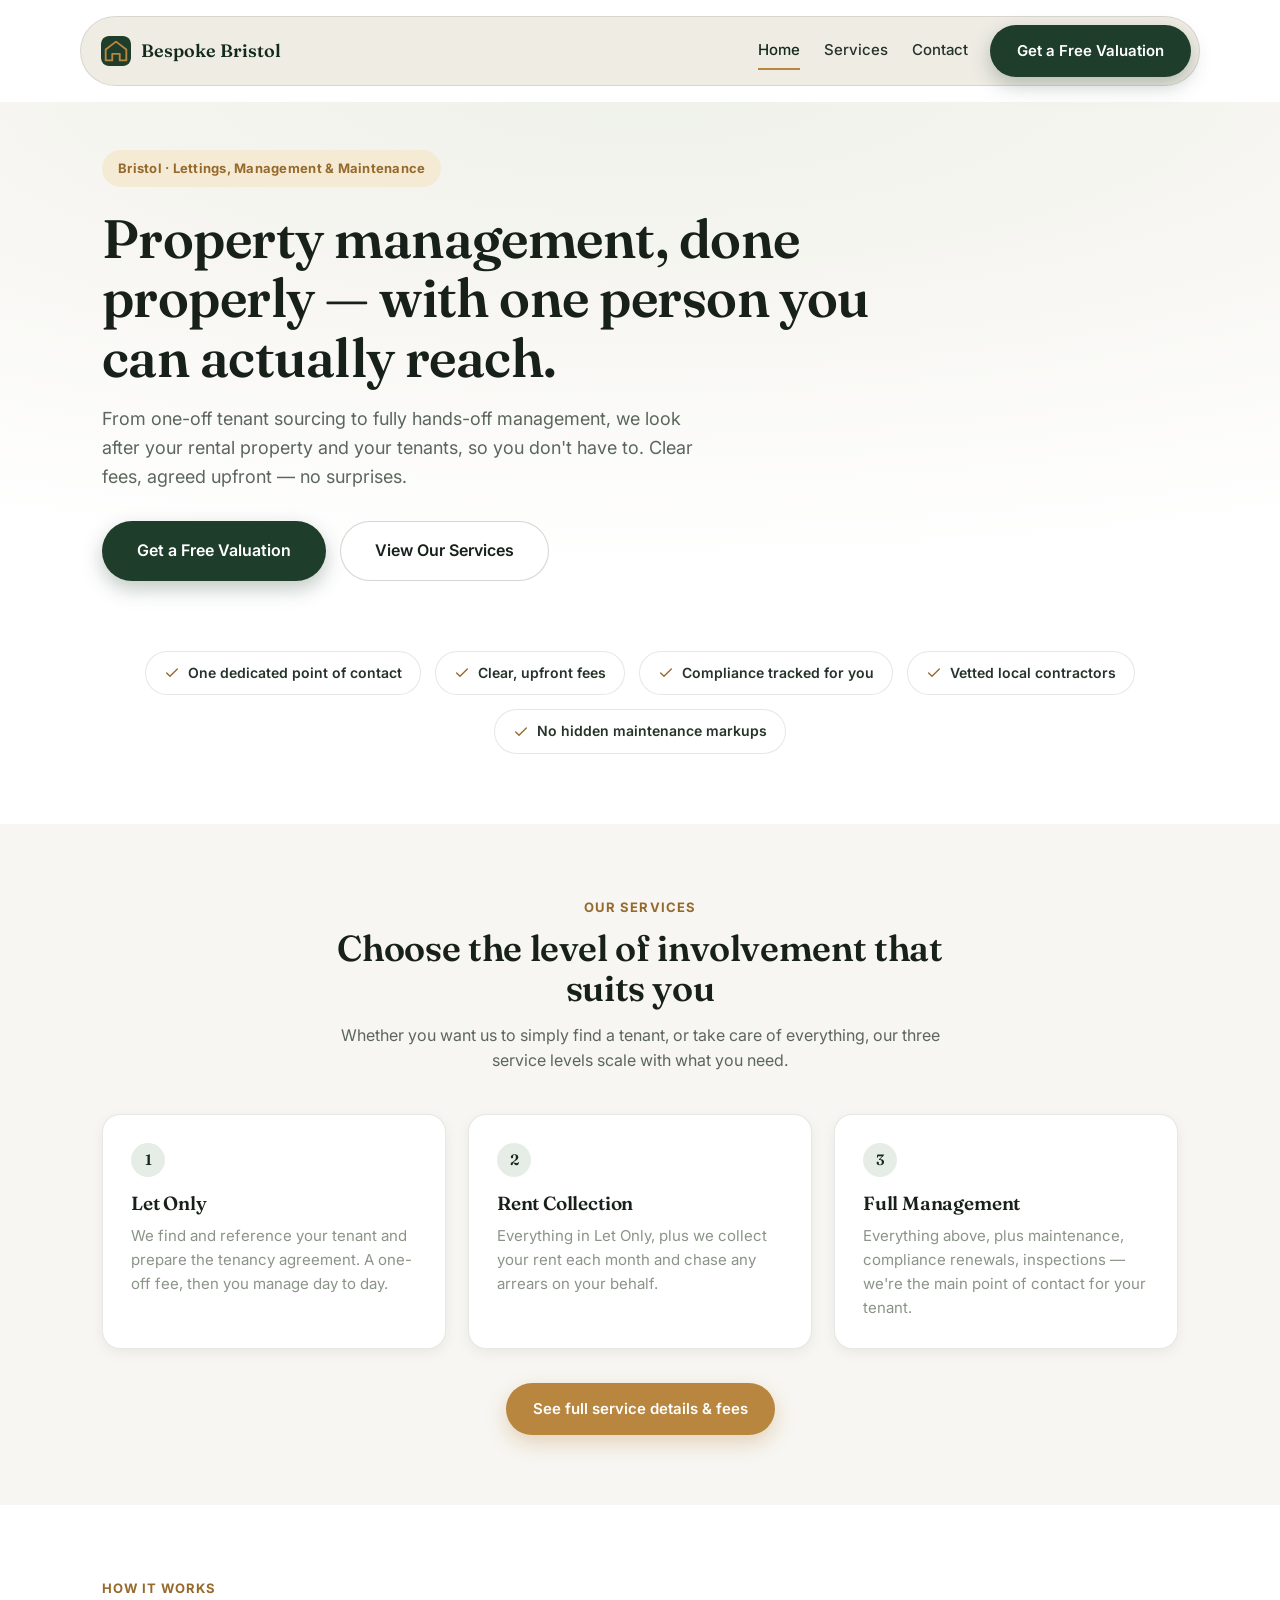
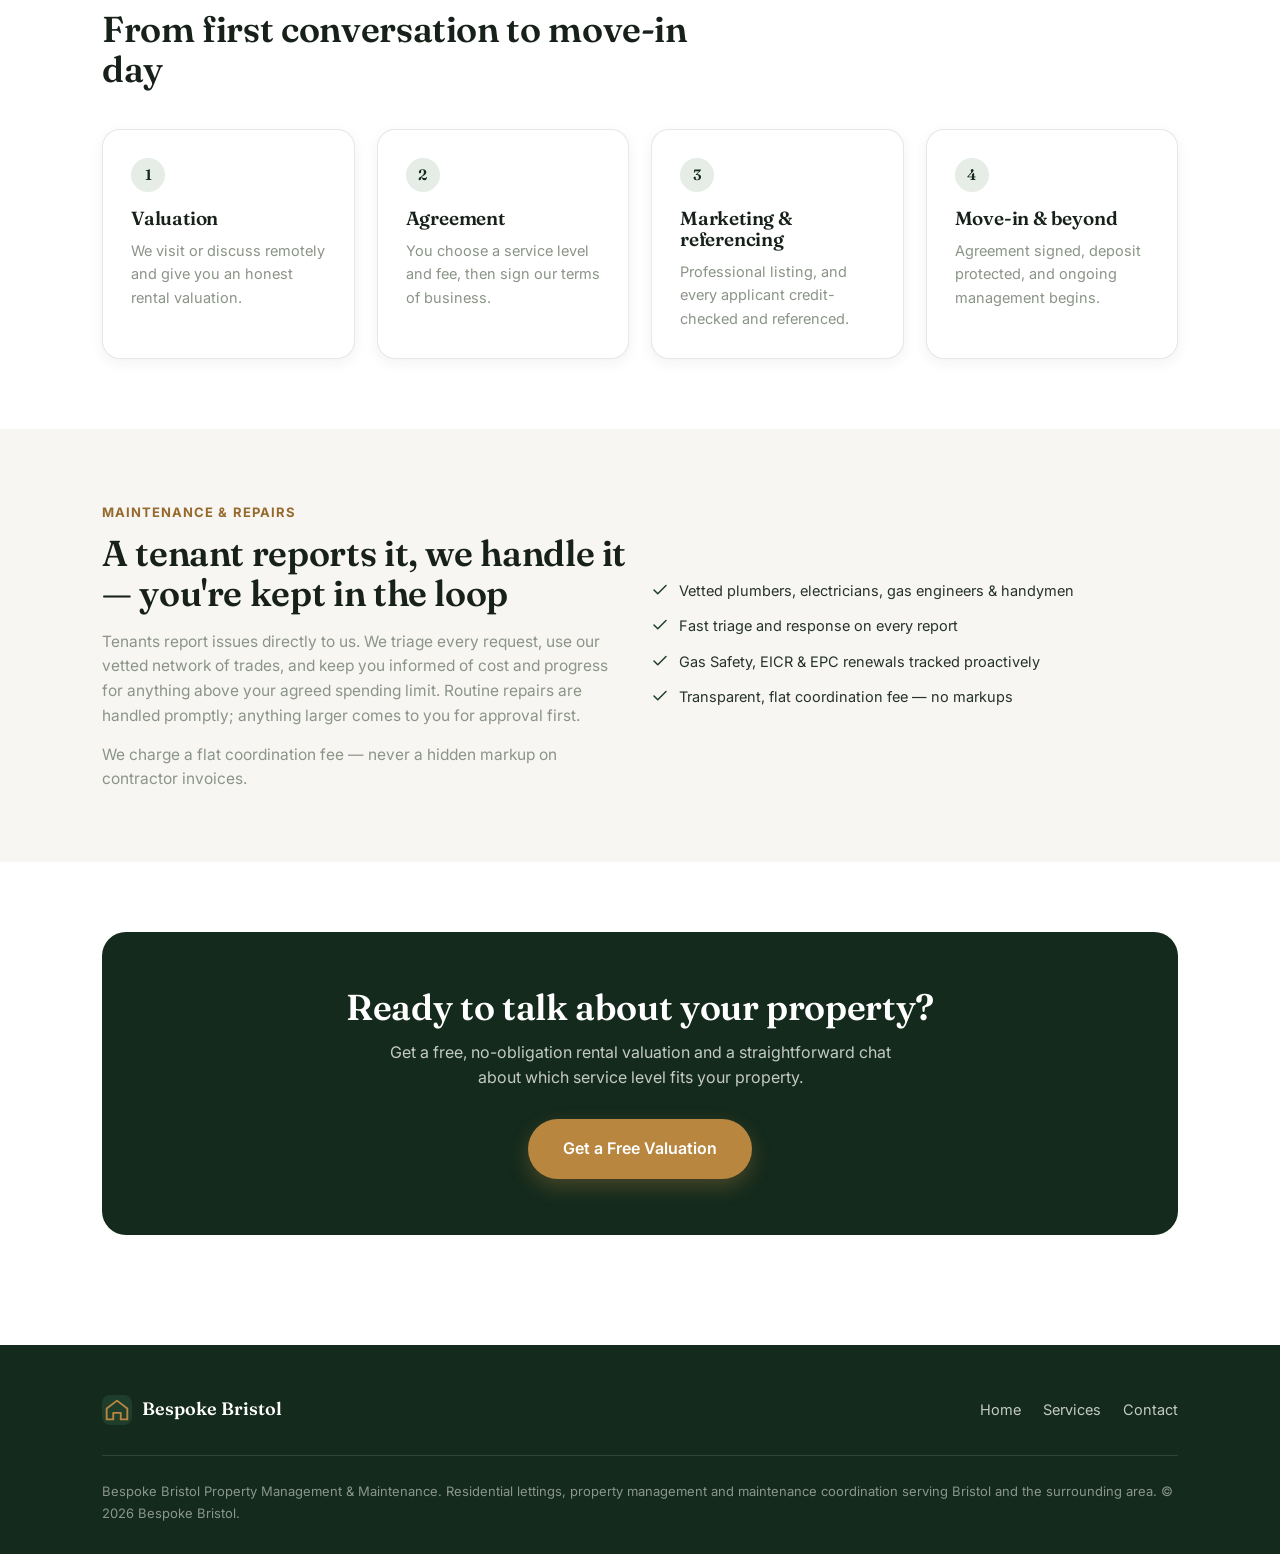
==== index.html @ 825b0b59 "Initial site: home, services, and contact pages Static HTML/CSS/JS site for Bespoke Bristol Property" ====
<!DOCTYPE html>
<html lang="en">
<head>
  <meta charset="UTF-8" />
  <meta name="viewport" content="width=device-width, initial-scale=1.0" />
  <title>Bespoke Bristol Property Management &amp; Maintenance</title>
  <meta name="description" content="Bristol residential lettings, property management and maintenance. Tenant sourcing, rent collection and full management, with clear upfront fees and one dedicated point of contact." />
  <link rel="icon" type="image/svg+xml" href="assets/favicon.svg" />
  <link rel="stylesheet" href="assets/styles.css" />
</head>
<body>

  <header class="site-header">
    <div class="container header-inner">
      <a class="brand" href="index.html">
        <img src="assets/favicon.svg" class="brand-mark" alt="Bespoke Bristol logo" />
        <span class="brand-name">Bespoke Bristol</span>
      </a>
      <button class="nav-toggle" aria-label="Toggle navigation" aria-expanded="false">
        <span></span><span></span><span></span>
      </button>
      <nav class="nav">
        <div class="nav-links">
          <a href="index.html" class="active">Home</a>
          <a href="services.html">Services</a>
          <a href="contact.html">Contact</a>
        </div>
        <a href="contact.html" class="btn btn-primary">Get a Free Valuation</a>
      </nav>
    </div>
  </header>

  <main>
    <!-- Hero -->
    <section class="hero">
      <div class="container">
        <span class="pill">Bristol · Lettings, Management &amp; Maintenance</span>
        <h1>Property management, done properly — with one person you can actually reach.</h1>
        <p class="sub">From one-off tenant sourcing to fully hands-off management, we look after your rental property and your tenants, so you don't have to. Clear fees, agreed upfront — no surprises.</p>
        <div class="hero-actions">
          <a href="contact.html" class="btn btn-primary btn-lg">Get a Free Valuation</a>
          <a href="services.html" class="btn btn-ghost btn-lg">View Our Services</a>
        </div>
      </div>
    </section>

    <!-- Trust strip -->
    <section class="section" style="padding-top:0;">
      <div class="container">
        <div class="trust-strip">
          <span class="trust-chip">
            <svg width="16" height="16" viewBox="0 0 24 24" fill="none" stroke="currentColor" stroke-width="2" stroke-linecap="round" stroke-linejoin="round"><path d="M20 6L9 17l-5-5"/></svg>
            One dedicated point of contact
          </span>
          <span class="trust-chip">
            <svg width="16" height="16" viewBox="0 0 24 24" fill="none" stroke="currentColor" stroke-width="2" stroke-linecap="round" stroke-linejoin="round"><path d="M20 6L9 17l-5-5"/></svg>
            Clear, upfront fees
          </span>
          <span class="trust-chip">
            <svg width="16" height="16" viewBox="0 0 24 24" fill="none" stroke="currentColor" stroke-width="2" stroke-linecap="round" stroke-linejoin="round"><path d="M20 6L9 17l-5-5"/></svg>
            Compliance tracked for you
          </span>
          <span class="trust-chip">
            <svg width="16" height="16" viewBox="0 0 24 24" fill="none" stroke="currentColor" stroke-width="2" stroke-linecap="round" stroke-linejoin="round"><path d="M20 6L9 17l-5-5"/></svg>
            Vetted local contractors
          </span>
          <span class="trust-chip">
            <svg width="16" height="16" viewBox="0 0 24 24" fill="none" stroke="currentColor" stroke-width="2" stroke-linecap="round" stroke-linejoin="round"><path d="M20 6L9 17l-5-5"/></svg>
            No hidden maintenance markups
          </span>
        </div>
      </div>
    </section>

    <!-- Services overview -->
    <section class="section section-alt">
      <div class="container">
        <div class="section-head center" style="margin-left:auto;margin-right:auto;">
          <span class="eyebrow">Our Services</span>
          <h2>Choose the level of involvement that suits you</h2>
          <p>Whether you want us to simply find a tenant, or take care of everything, our three service levels scale with what you need.</p>
        </div>
        <div class="grid grid-3">
          <div class="card card-pad">
            <span class="step-n">1</span>
            <h3>Let Only</h3>
            <p class="muted" style="margin-top:10px; font-size:15px;">We find and reference your tenant and prepare the tenancy agreement. A one-off fee, then you manage day to day.</p>
          </div>
          <div class="card card-pad">
            <span class="step-n">2</span>
            <h3>Rent Collection</h3>
            <p class="muted" style="margin-top:10px; font-size:15px;">Everything in Let Only, plus we collect your rent each month and chase any arrears on your behalf.</p>
          </div>
          <div class="card card-pad">
            <span class="step-n">3</span>
            <h3>Full Management</h3>
            <p class="muted" style="margin-top:10px; font-size:15px;">Everything above, plus maintenance, compliance renewals, inspections — we're the main point of contact for your tenant.</p>
          </div>
        </div>
        <div style="text-align:center; margin-top:34px;">
          <a href="services.html" class="btn btn-gold">See full service details &amp; fees</a>
        </div>
      </div>
    </section>

    <!-- How it works -->
    <section class="section">
      <div class="container">
        <div class="section-head">
          <span class="eyebrow">How It Works</span>
          <h2>From first conversation to move-in day</h2>
        </div>
        <div class="grid grid-4">
          <div class="card card-pad">
            <span class="step-n">1</span>
            <h3>Valuation</h3>
            <p class="muted" style="margin-top:10px; font-size:14.5px;">We visit or discuss remotely and give you an honest rental valuation.</p>
          </div>
          <div class="card card-pad">
            <span class="step-n">2</span>
            <h3>Agreement</h3>
            <p class="muted" style="margin-top:10px; font-size:14.5px;">You choose a service level and fee, then sign our terms of business.</p>
          </div>
          <div class="card card-pad">
            <span class="step-n">3</span>
            <h3>Marketing &amp; referencing</h3>
            <p class="muted" style="margin-top:10px; font-size:14.5px;">Professional listing, and every applicant credit-checked and referenced.</p>
          </div>
          <div class="card card-pad">
            <span class="step-n">4</span>
            <h3>Move-in &amp; beyond</h3>
            <p class="muted" style="margin-top:10px; font-size:14.5px;">Agreement signed, deposit protected, and ongoing management begins.</p>
          </div>
        </div>
      </div>
    </section>

    <!-- Maintenance -->
    <section class="section section-alt">
      <div class="container grid grid-2" style="align-items:center;">
        <div>
          <span class="eyebrow">Maintenance &amp; Repairs</span>
          <h2 style="margin-top:10px;">A tenant reports it, we handle it — you're kept in the loop</h2>
          <p class="muted" style="margin-top:16px; font-size:15.5px;">Tenants report issues directly to us. We triage every request, use our vetted network of trades, and keep you informed of cost and progress for anything above your agreed spending limit. Routine repairs are handled promptly; anything larger comes to you for approval first.</p>
          <p class="muted" style="margin-top:14px; font-size:15.5px;">We charge a flat coordination fee — never a hidden markup on contractor invoices.</p>
        </div>
        <ul class="tier-list">
          <li><svg width="18" height="18" viewBox="0 0 24 24" fill="none" stroke="currentColor" stroke-width="2" stroke-linecap="round" stroke-linejoin="round"><path d="M20 6L9 17l-5-5"/></svg> Vetted plumbers, electricians, gas engineers &amp; handymen</li>
          <li><svg width="18" height="18" viewBox="0 0 24 24" fill="none" stroke="currentColor" stroke-width="2" stroke-linecap="round" stroke-linejoin="round"><path d="M20 6L9 17l-5-5"/></svg> Fast triage and response on every report</li>
          <li><svg width="18" height="18" viewBox="0 0 24 24" fill="none" stroke="currentColor" stroke-width="2" stroke-linecap="round" stroke-linejoin="round"><path d="M20 6L9 17l-5-5"/></svg> Gas Safety, EICR &amp; EPC renewals tracked proactively</li>
          <li><svg width="18" height="18" viewBox="0 0 24 24" fill="none" stroke="currentColor" stroke-width="2" stroke-linecap="round" stroke-linejoin="round"><path d="M20 6L9 17l-5-5"/></svg> Transparent, flat coordination fee — no markups</li>
        </ul>
      </div>
    </section>

    <!-- CTA -->
    <section class="section">
      <div class="container">
        <div class="cta-band">
          <h2>Ready to talk about your property?</h2>
          <p>Get a free, no-obligation rental valuation and a straightforward chat about which service level fits your property.</p>
          <div class="hero-actions">
            <a href="contact.html" class="btn btn-gold btn-lg">Get a Free Valuation</a>
          </div>
        </div>
      </div>
    </section>
  </main>

  <footer class="site-footer">
    <div class="container">
      <div class="footer-top">
        <a class="brand" href="index.html">
          <img src="assets/favicon.svg" class="brand-mark" alt="Bespoke Bristol logo" />
          <span class="brand-name">Bespoke Bristol</span>
        </a>
        <nav class="footer-nav">
          <a href="index.html">Home</a>
          <a href="services.html">Services</a>
          <a href="contact.html">Contact</a>
        </nav>
      </div>
      <p class="footer-disclaimer">
        Bespoke Bristol Property Management &amp; Maintenance. Residential lettings, property management and maintenance coordination serving Bristol and the surrounding area. &copy; 2026 Bespoke Bristol.
      </p>
    </div>
  </footer>

  <script src="assets/app.js"></script>
</body>
</html>
---- assets/styles.css ----
/* Bespoke Bristol Property Management & Maintenance — shared design system */
@import url('https://fonts.googleapis.com/css2?family=Fraunces:wght@500;600;700&family=Inter:wght@400;500;600;700;800&display=swap');

:root {
  --white: #ffffff;
  --page: #f7f6f2;
  --mist: #efece4;
  --line: rgba(20, 26, 20, 0.10);
  --line-strong: rgba(20, 26, 20, 0.18);

  --ink: #17211a;
  --charcoal: #26332a;
  --slate: #5b665c;
  --mid-grey: #8b9488;

  --green: #1f3d2b;
  --green-dark: #142a1c;
  --green-soft: #e6ede7;
  --gold: #b8863f;
  --gold-dark: #96692c;
  --gold-soft: #f5ead4;

  --hero-bg: radial-gradient(120% 90% at 50% -5%, #eef1e9 0%, #f7f6f2 46%, #ffffff 100%);

  --radius-sm: 12px;
  --radius: 18px;
  --radius-lg: 24px;
  --pill: 100px;
  --maxw: 1120px;
  --shadow-sm: 0 4px 14px rgba(20, 30, 20, 0.06);
  --shadow: 0 14px 38px rgba(20, 30, 20, 0.10);
  --shadow-lg: 0 30px 70px rgba(20, 30, 20, 0.18);

  --font: "Inter", -apple-system, BlinkMacSystemFont, "Segoe UI", Roboto, Helvetica, Arial, sans-serif;
  --font-display: "Fraunces", Georgia, "Times New Roman", serif;
}

* { box-sizing: border-box; }
html { scroll-behavior: smooth; }

body {
  margin: 0;
  font-family: var(--font);
  color: var(--ink);
  background: var(--white);
  line-height: 1.6;
  -webkit-font-smoothing: antialiased;
  text-rendering: optimizeLegibility;
}

a { color: inherit; text-decoration: none; }

h1, h2, h3 { font-family: var(--font-display); font-weight: 600; letter-spacing: -0.01em; line-height: 1.1; margin: 0; }
h1 { font-size: clamp(32px, 5vw, 54px); }
h2 { font-size: clamp(24px, 3.4vw, 36px); }
h3 { font-size: 19px; }
p { margin: 0; }

.container { width: 100%; max-width: var(--maxw); margin: 0 auto; padding: 0 22px; }

.muted { color: var(--mid-grey); }
.eyebrow {
  display: inline-block;
  font-size: 13px;
  font-weight: 700;
  letter-spacing: 0.08em;
  text-transform: uppercase;
  color: var(--gold-dark);
}

/* ---------- Buttons ---------- */
.btn {
  display: inline-flex;
  align-items: center;
  gap: 8px;
  font-size: 15px;
  font-weight: 600;
  padding: 13px 26px;
  border-radius: var(--pill);
  border: 1.5px solid transparent;
  cursor: pointer;
  transition: transform 0.12s ease, background 0.18s ease, border-color 0.18s ease, box-shadow 0.18s ease;
  white-space: nowrap;
  font-family: var(--font);
}
.btn:active { transform: translateY(1px); }

.btn-primary { background: var(--green); color: #fff; box-shadow: 0 8px 20px rgba(31, 61, 43, 0.28); }
.btn-primary:hover { background: var(--green-dark); }

.btn-gold { background: var(--gold); color: #fff; box-shadow: 0 8px 20px rgba(184, 134, 63, 0.30); }
.btn-gold:hover { background: var(--gold-dark); }

.btn-ghost { background: var(--white); color: var(--ink); border-color: var(--line-strong); }
.btn-ghost:hover { background: var(--page); border-color: var(--slate); }

.btn-lg { padding: 16px 34px; font-size: 16px; }
.btn-block { width: 100%; justify-content: center; }

/* ---------- Header ---------- */
.site-header {
  position: sticky;
  top: 0;
  z-index: 50;
  padding: 16px 0;
  background: linear-gradient(var(--white), rgba(255,255,255,0));
}
.header-inner {
  position: relative;
  display: flex;
  align-items: center;
  justify-content: space-between;
  gap: 16px;
  background: var(--mist);
  border: 1px solid var(--line);
  border-radius: var(--pill);
  padding: 8px 8px 8px 20px;
}
.brand { display: flex; align-items: center; gap: 10px; font-family: var(--font-display); font-weight: 600; font-size: 18px; color: var(--green-dark); }
.brand-mark { width: 30px; height: 30px; border-radius: 8px; display: block; }
.brand-name { white-space: nowrap; }

.nav { display: flex; align-items: center; gap: 22px; }
.nav-links { display: flex; align-items: center; gap: 24px; }
.nav-links a { font-size: 15px; font-weight: 500; color: var(--charcoal); padding: 6px 0; border-bottom: 2px solid transparent; }
.nav-links a:hover, .nav-links a.active { color: var(--green-dark); border-bottom-color: var(--gold); }

.nav-toggle { display: none; background: none; border: none; cursor: pointer; padding: 10px; }
.nav-toggle span { display: block; width: 20px; height: 2px; background: var(--ink); margin: 4px 0; border-radius: 2px; }

@media (max-width: 860px) {
  .nav-toggle { display: block; }
  .nav {
    position: absolute;
    top: calc(100% + 10px);
    left: 0; right: 0;
    background: var(--white);
    border: 1px solid var(--line);
    border-radius: var(--radius);
    box-shadow: var(--shadow);
    padding: 18px;
    flex-direction: column;
    align-items: stretch;
    gap: 14px;
    display: none;
  }
  .nav.open { display: flex; }
  .nav-links { flex-direction: column; align-items: flex-start; gap: 12px; }
}

/* ---------- Hero ---------- */
.hero { padding: 48px 0 70px; background: var(--hero-bg); }
.pill {
  display: inline-flex; align-items: center; gap: 8px;
  background: var(--gold-soft); color: var(--gold-dark);
  font-size: 13px; font-weight: 700; letter-spacing: 0.02em;
  padding: 8px 16px; border-radius: var(--pill); margin-bottom: 22px;
}
.hero h1 { max-width: 780px; }
.hero .sub { max-width: 600px; font-size: 18px; color: var(--slate); margin-top: 18px; }
.hero-actions { display: flex; flex-wrap: wrap; gap: 14px; margin-top: 30px; }

/* ---------- Sections ---------- */
.section { padding: 70px 0; }
.section-alt { background: var(--page); }
.section-head { max-width: 640px; margin-bottom: 40px; }
.section-head h2 { margin-top: 10px; }
.section-head p { margin-top: 14px; font-size: 16px; color: var(--slate); }
.section-head.center { margin-left: auto; margin-right: auto; text-align: center; }

.grid { display: grid; gap: 22px; }
.grid-2 { grid-template-columns: repeat(2, 1fr); }
.grid-3 { grid-template-columns: repeat(3, 1fr); }
.grid-4 { grid-template-columns: repeat(4, 1fr); }
@media (max-width: 900px) { .grid-3, .grid-4 { grid-template-columns: repeat(2, 1fr); } }
@media (max-width: 620px) { .grid-2, .grid-3, .grid-4 { grid-template-columns: 1fr; } }

.card {
  background: var(--white);
  border: 1px solid var(--line);
  border-radius: var(--radius);
  box-shadow: var(--shadow-sm);
}
.card-pad { padding: 28px; }

.step-n {
  display: inline-flex; align-items: center; justify-content: center;
  width: 34px; height: 34px; border-radius: 50%;
  background: var(--green-soft); color: var(--green-dark);
  font-family: var(--font-display); font-weight: 600; font-size: 15px;
  margin-bottom: 16px;
}

/* ---------- Tier / service cards ---------- */
.tier-card {
  background: var(--white);
  border: 1px solid var(--line);
  border-radius: var(--radius-lg);
  padding: 32px 28px;
  display: flex;
  flex-direction: column;
  box-shadow: var(--shadow-sm);
  position: relative;
}
.tier-card.featured { border-color: var(--gold); box-shadow: var(--shadow); }
.tier-badge {
  position: absolute; top: -13px; left: 28px;
  background: var(--gold); color: #fff;
  font-size: 12px; font-weight: 700; letter-spacing: 0.04em;
  padding: 5px 14px; border-radius: var(--pill);
}
.tier-name { font-family: var(--font-display); font-size: 22px; font-weight: 600; color: var(--green-dark); }
.tier-desc { margin-top: 8px; font-size: 15px; color: var(--slate); }
.tier-list { list-style: none; margin: 22px 0 26px; padding: 0; display: flex; flex-direction: column; gap: 12px; }
.tier-list li { display: flex; gap: 10px; font-size: 14.5px; color: var(--charcoal); }
.tier-list li svg { flex-shrink: 0; margin-top: 2px; color: var(--green); }

/* ---------- Trust strip ---------- */
.trust-strip {
  display: flex; flex-wrap: wrap; gap: 14px;
  justify-content: center;
}
.trust-chip {
  background: var(--white); border: 1px solid var(--line);
  border-radius: var(--pill); padding: 10px 18px;
  font-size: 14px; font-weight: 600; color: var(--charcoal);
  display: flex; align-items: center; gap: 8px;
}
.trust-chip svg { color: var(--gold-dark); }

/* ---------- CTA band ---------- */
.cta-band {
  background: var(--green-dark);
  border-radius: var(--radius-lg);
  padding: 56px 40px;
  text-align: center;
  color: #fff;
}
.cta-band h2 { color: #fff; }
.cta-band p { color: rgba(255,255,255,0.75); margin-top: 12px; max-width: 520px; margin-left: auto; margin-right: auto; }
.cta-band .hero-actions { justify-content: center; margin-top: 28px; }

/* ---------- Contact ---------- */
.contact-grid { display: grid; grid-template-columns: 1fr 1fr; gap: 40px; align-items: start; }
@media (max-width: 800px) { .contact-grid { grid-template-columns: 1fr; } }
.contact-info { display: flex; flex-direction: column; gap: 22px; }
.contact-row { display: flex; gap: 14px; align-items: flex-start; }
.contact-row .icon {
  width: 40px; height: 40px; border-radius: 10px;
  background: var(--green-soft); color: var(--green-dark);
  display: flex; align-items: center; justify-content: center; flex-shrink: 0;
}
.contact-row h3 { font-size: 15px; font-family: var(--font); font-weight: 600; }
.contact-row p { font-size: 14.5px; color: var(--slate); margin-top: 3px; }

.form-field { margin-bottom: 18px; }
.form-field label { display: block; font-size: 13.5px; font-weight: 600; color: var(--charcoal); margin-bottom: 7px; }
.form-field input, .form-field select, .form-field textarea {
  width: 100%; padding: 12px 14px; font-size: 15px; font-family: var(--font);
  border: 1.5px solid var(--line-strong); border-radius: var(--radius-sm);
  background: var(--white); color: var(--ink);
}
.form-field input:focus, .form-field select:focus, .form-field textarea:focus {
  outline: none; border-color: var(--gold);
}
.form-field textarea { resize: vertical; min-height: 110px; }

/* ---------- Table (fees) ---------- */
.fee-table { width: 100%; border-collapse: collapse; font-size: 14.5px; }
.fee-table th, .fee-table td { text-align: left; padding: 14px 16px; border-bottom: 1px solid var(--line); }
.fee-table th { font-size: 12px; letter-spacing: 0.06em; text-transform: uppercase; color: var(--mid-grey); font-weight: 700; }
.fee-table td:first-child { font-weight: 600; color: var(--charcoal); }

/* ---------- Footer ---------- */
.site-footer { background: var(--green-dark); color: rgba(255,255,255,0.7); padding: 50px 0 30px; margin-top: 40px; }
.footer-top { display: flex; flex-wrap: wrap; justify-content: space-between; align-items: center; gap: 20px; padding-bottom: 30px; border-bottom: 1px solid rgba(255,255,255,0.12); }
.site-footer .brand { color: #fff; }
.footer-nav { display: flex; flex-wrap: wrap; gap: 22px; }
.footer-nav a { font-size: 14.5px; color: rgba(255,255,255,0.75); }
.footer-nav a:hover { color: #fff; }
.footer-disclaimer { font-size: 13px; line-height: 1.7; margin-top: 24px; color: rgba(255,255,255,0.5); }
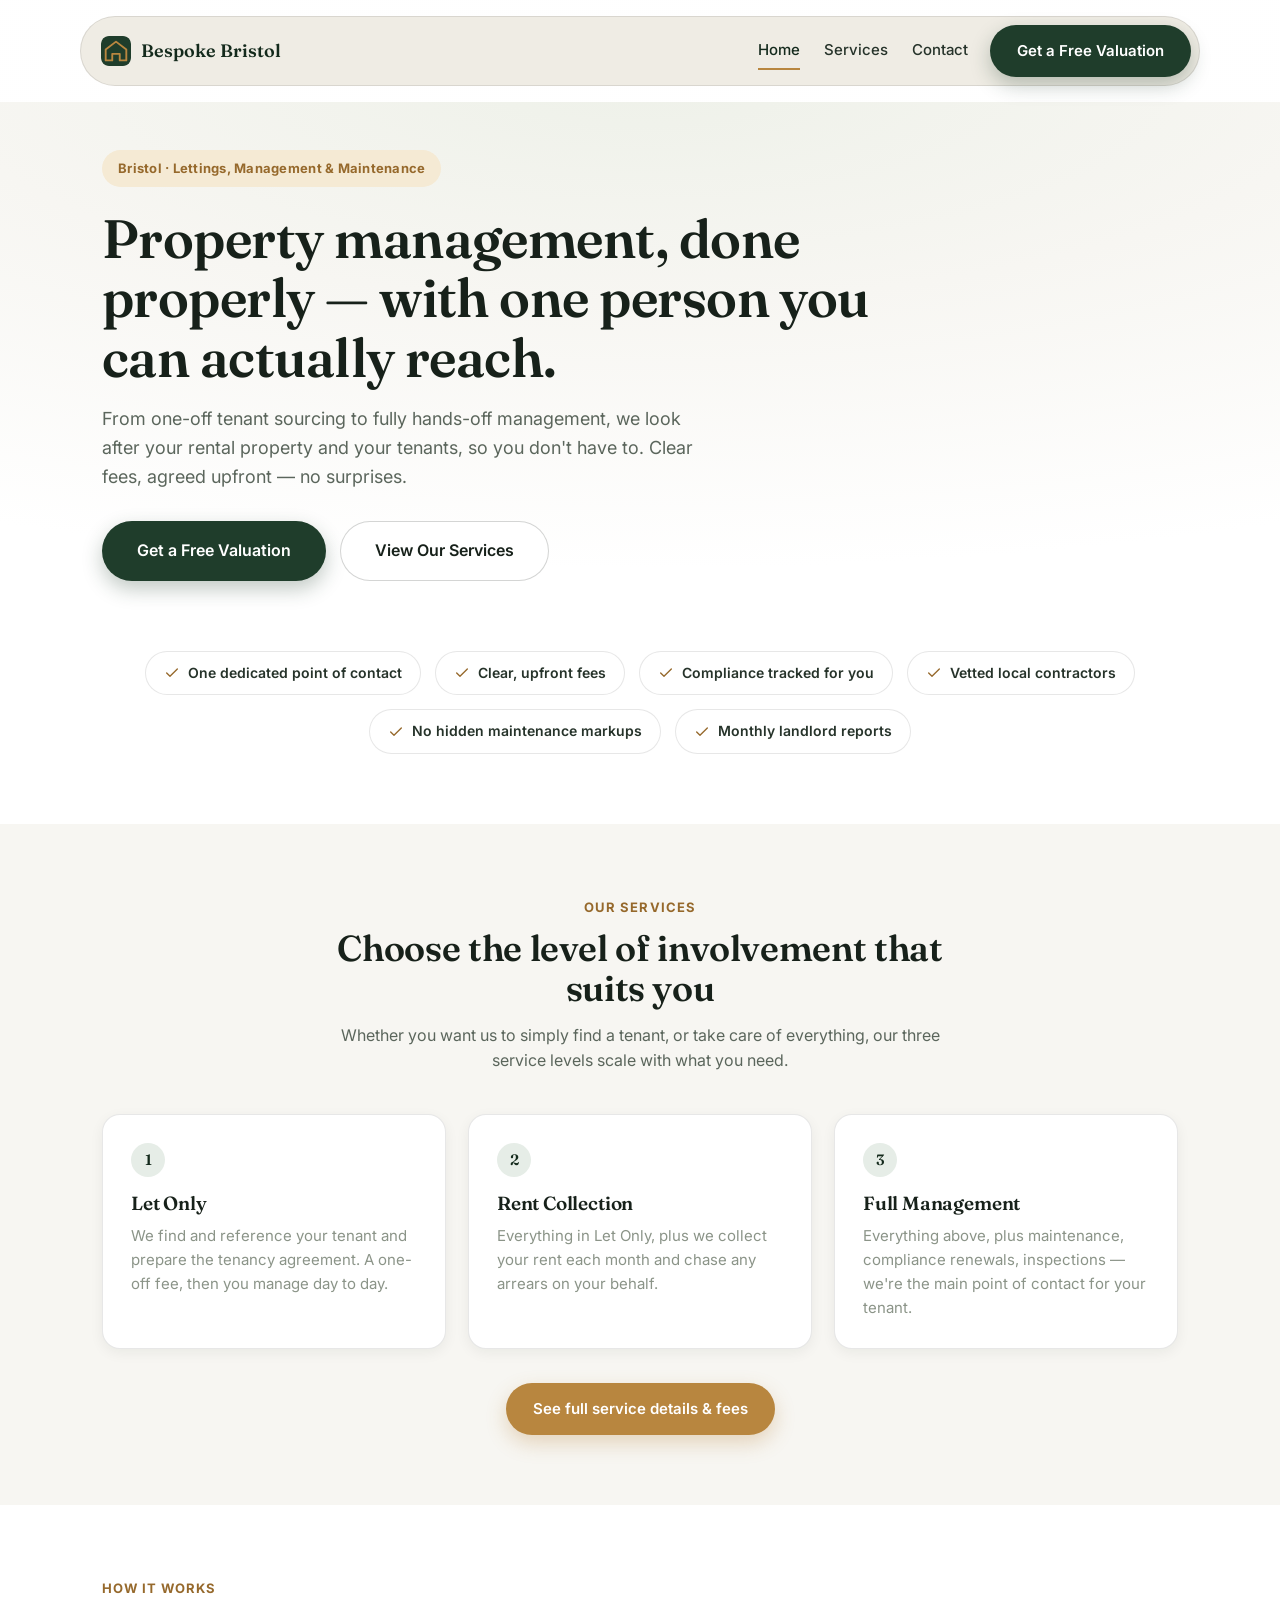
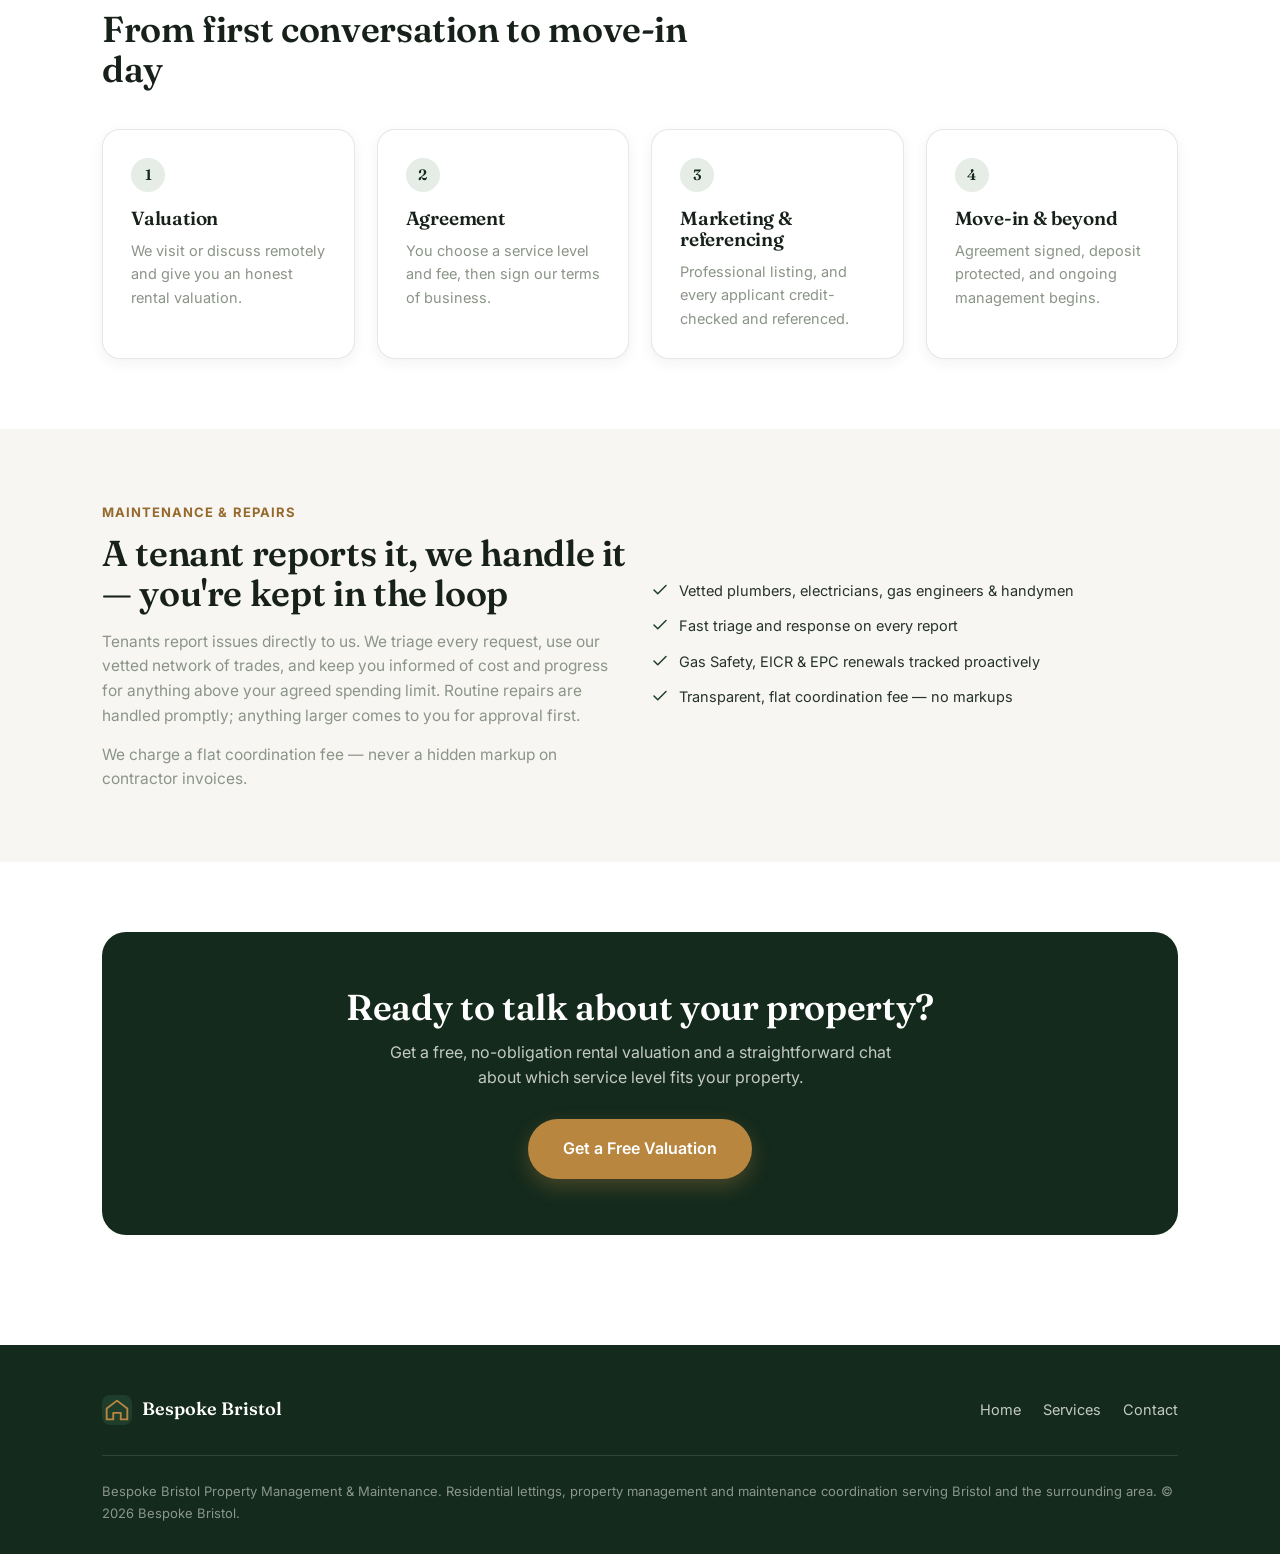
==== commit 63919bb6: "Highlight monthly landlord reports in Full Management package Co-Authored-By: Claude Sonnet 5 <norep" ====
--- a/index.html
+++ b/index.html
@@ -67,6 +67,10 @@
           <span class="trust-chip">
             <svg width="16" height="16" viewBox="0 0 24 24" fill="none" stroke="currentColor" stroke-width="2" stroke-linecap="round" stroke-linejoin="round"><path d="M20 6L9 17l-5-5"/></svg>
             No hidden maintenance markups
+          </span>
+          <span class="trust-chip">
+            <svg width="16" height="16" viewBox="0 0 24 24" fill="none" stroke="currentColor" stroke-width="2" stroke-linecap="round" stroke-linejoin="round"><path d="M20 6L9 17l-5-5"/></svg>
+            Monthly landlord reports
           </span>
         </div>
       </div>
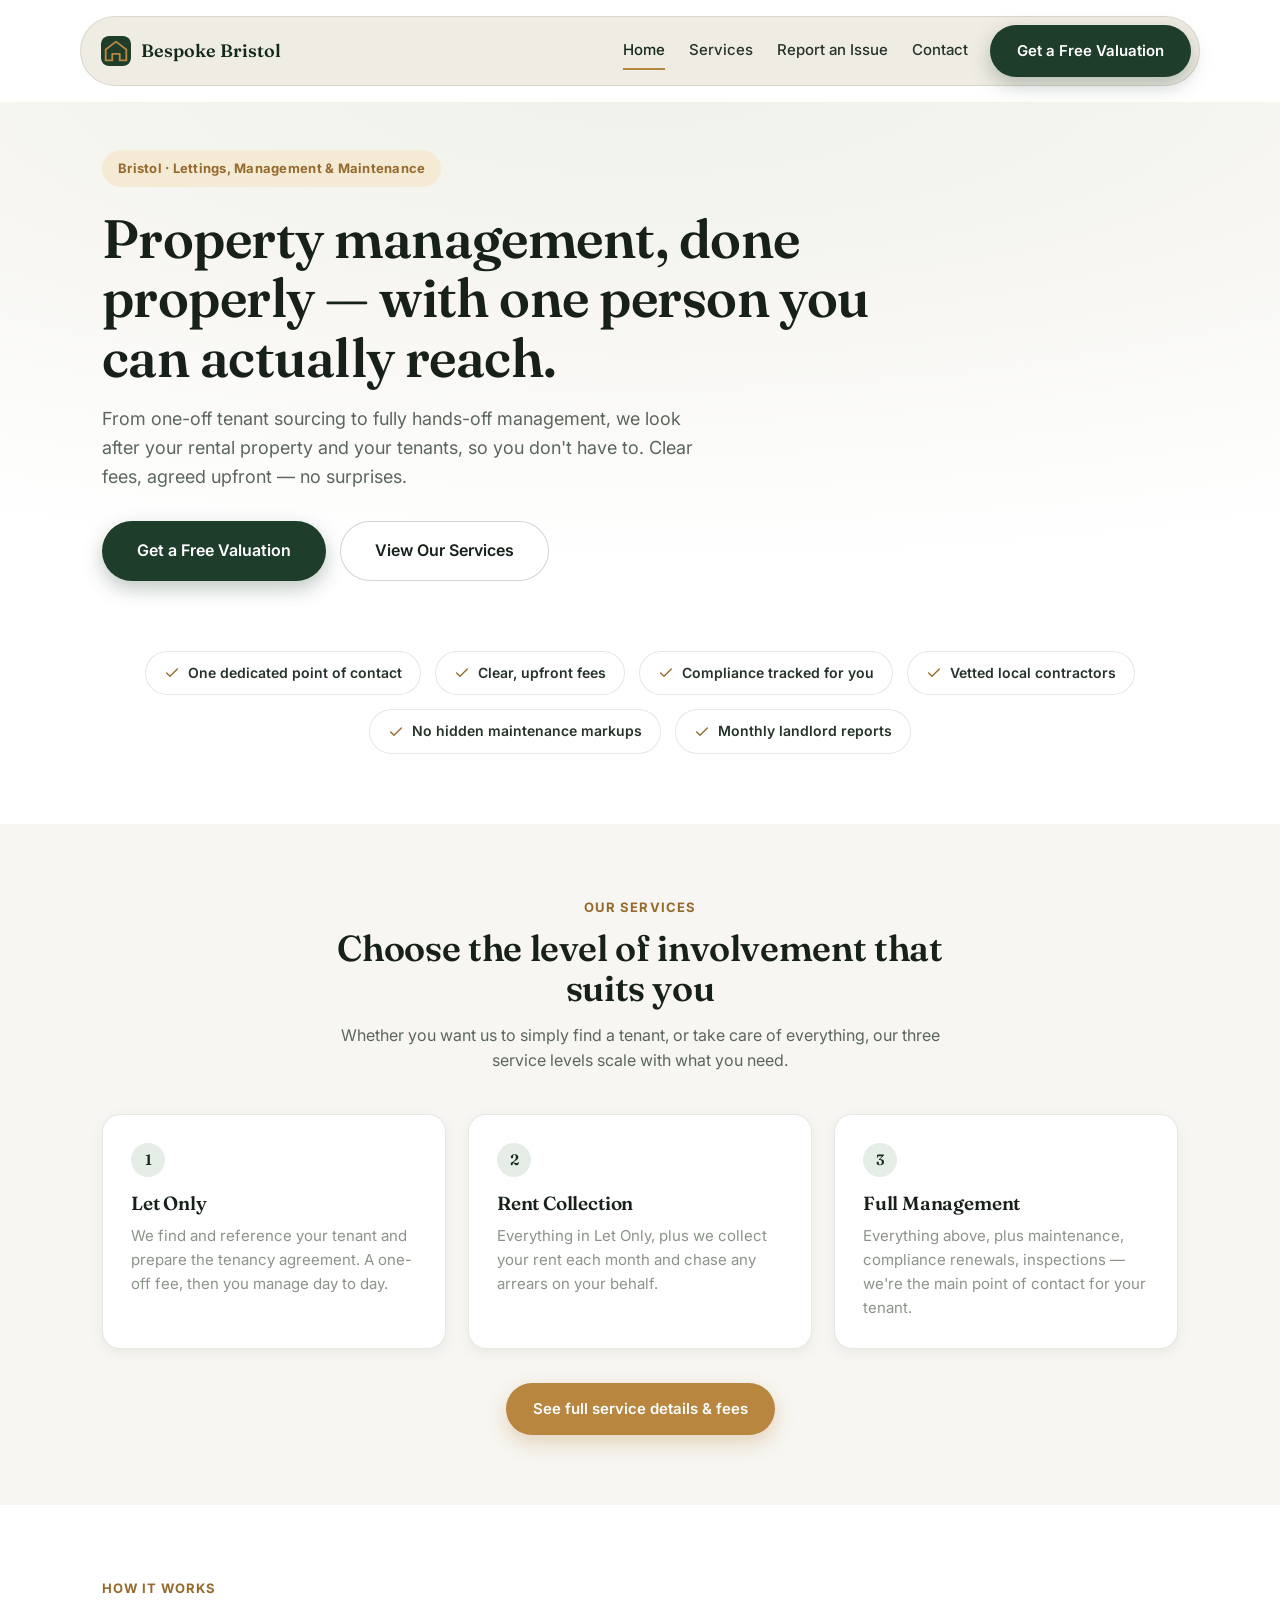
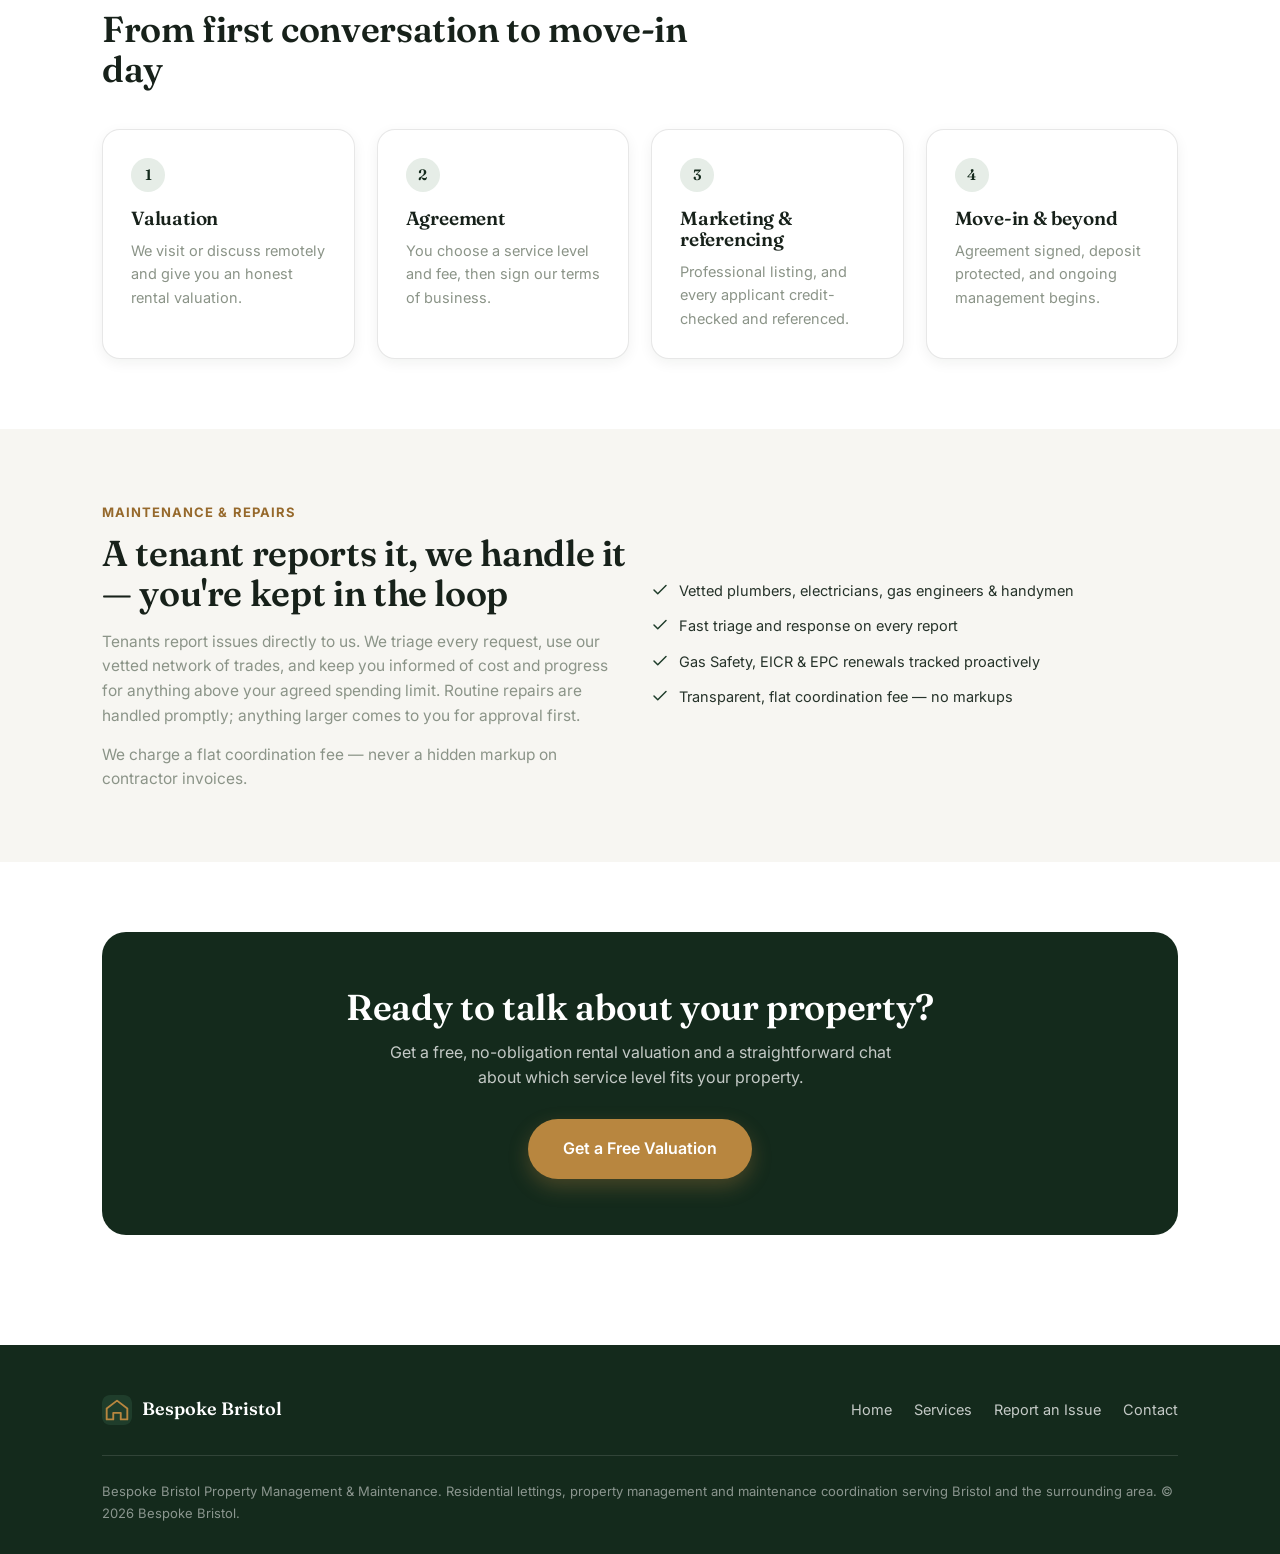
==== commit 3f04c19d: "Add tenant "Report an Issue" page New page for tenants to report maintenance faults, with urgency tr" ====
--- a/index.html
+++ b/index.html
@@ -23,6 +23,7 @@
         <div class="nav-links">
           <a href="index.html" class="active">Home</a>
           <a href="services.html">Services</a>
+          <a href="report-issue.html">Report an Issue</a>
           <a href="contact.html">Contact</a>
         </div>
         <a href="contact.html" class="btn btn-primary">Get a Free Valuation</a>
@@ -181,6 +182,7 @@
         <nav class="footer-nav">
           <a href="index.html">Home</a>
           <a href="services.html">Services</a>
+          <a href="report-issue.html">Report an Issue</a>
           <a href="contact.html">Contact</a>
         </nav>
       </div>
--- a/assets/styles.css
+++ b/assets/styles.css
@@ -215,6 +215,47 @@
 .tier-list li { display: flex; gap: 10px; font-size: 14.5px; color: var(--charcoal); }
 .tier-list li svg { flex-shrink: 0; margin-top: 2px; color: var(--green); }
 
+/* ---------- Alert banner (emergency callout) ---------- */
+.alert-banner {
+  display: flex;
+  gap: 16px;
+  align-items: flex-start;
+  background: #fdeceb;
+  border: 1px solid #f0bab1;
+  color: #7a2a20;
+  border-radius: var(--radius);
+  padding: 20px 24px;
+}
+.alert-banner .icon {
+  width: 38px; height: 38px; border-radius: 50%;
+  background: #f7d3cd; color: #b5382a;
+  display: flex; align-items: center; justify-content: center; flex-shrink: 0;
+}
+.alert-banner h3 { font-family: var(--font); font-size: 16px; font-weight: 700; color: #7a2a20; }
+.alert-banner p { margin-top: 6px; font-size: 14.5px; color: #8a3c30; }
+.alert-banner a { font-weight: 700; text-decoration: underline; }
+
+/* ---------- Urgency cards ---------- */
+.urgency-card {
+  border-radius: var(--radius);
+  padding: 26px 24px;
+  border: 1.5px solid var(--line);
+  background: var(--white);
+}
+.urgency-card.emergency { border-color: #e8a79c; background: #fdf3f1; }
+.urgency-card.urgent { border-color: var(--gold); background: var(--gold-soft); }
+.urgency-card.routine { border-color: var(--line-strong); background: var(--green-soft); }
+.urgency-tag {
+  display: inline-block; font-size: 12px; font-weight: 700; letter-spacing: 0.04em;
+  text-transform: uppercase; padding: 4px 12px; border-radius: var(--pill); margin-bottom: 14px;
+}
+.urgency-card.emergency .urgency-tag { background: #b5382a; color: #fff; }
+.urgency-card.urgent .urgency-tag { background: var(--gold); color: #fff; }
+.urgency-card.routine .urgency-tag { background: var(--green); color: #fff; }
+.urgency-card h3 { font-size: 17px; }
+.urgency-card p { margin-top: 10px; font-size: 14px; color: var(--charcoal); }
+.urgency-card .examples { margin-top: 12px; font-size: 13px; color: var(--slate); }
+
 /* ---------- Trust strip ---------- */
 .trust-strip {
   display: flex; flex-wrap: wrap; gap: 14px;
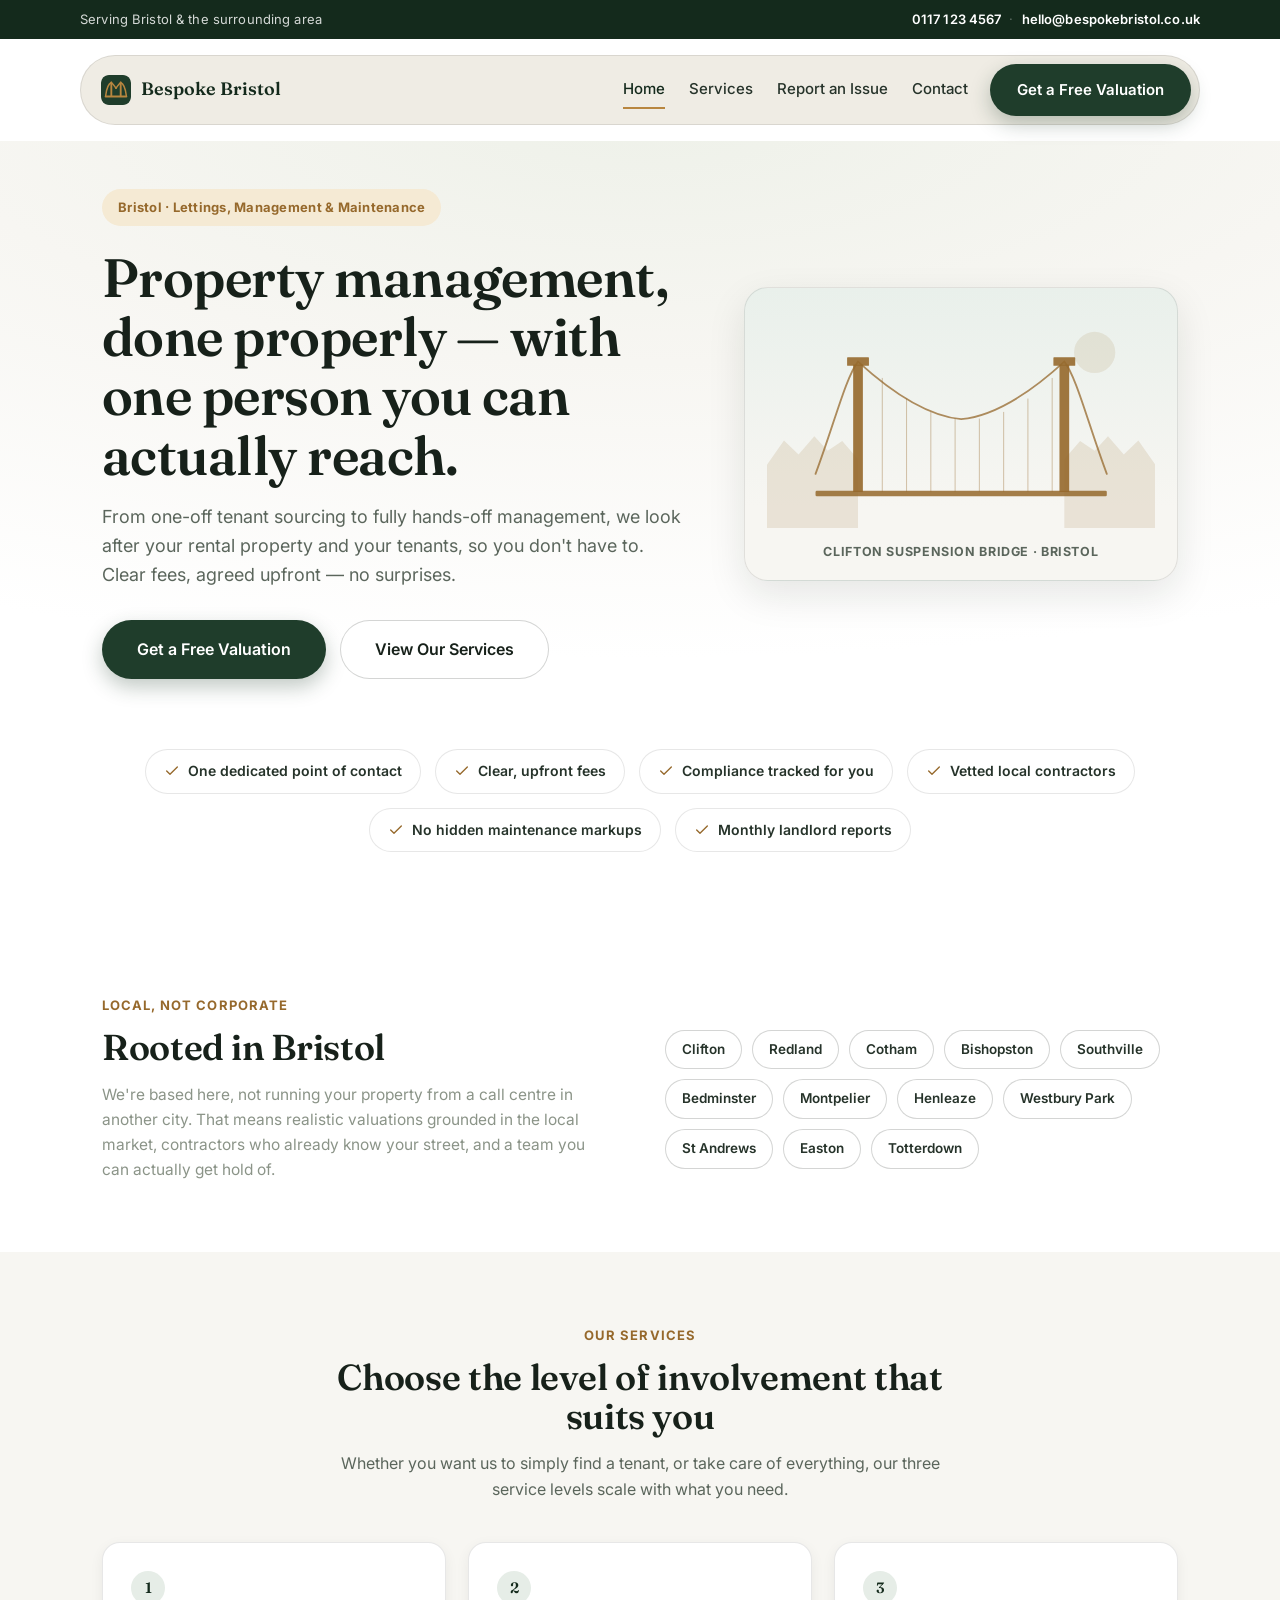
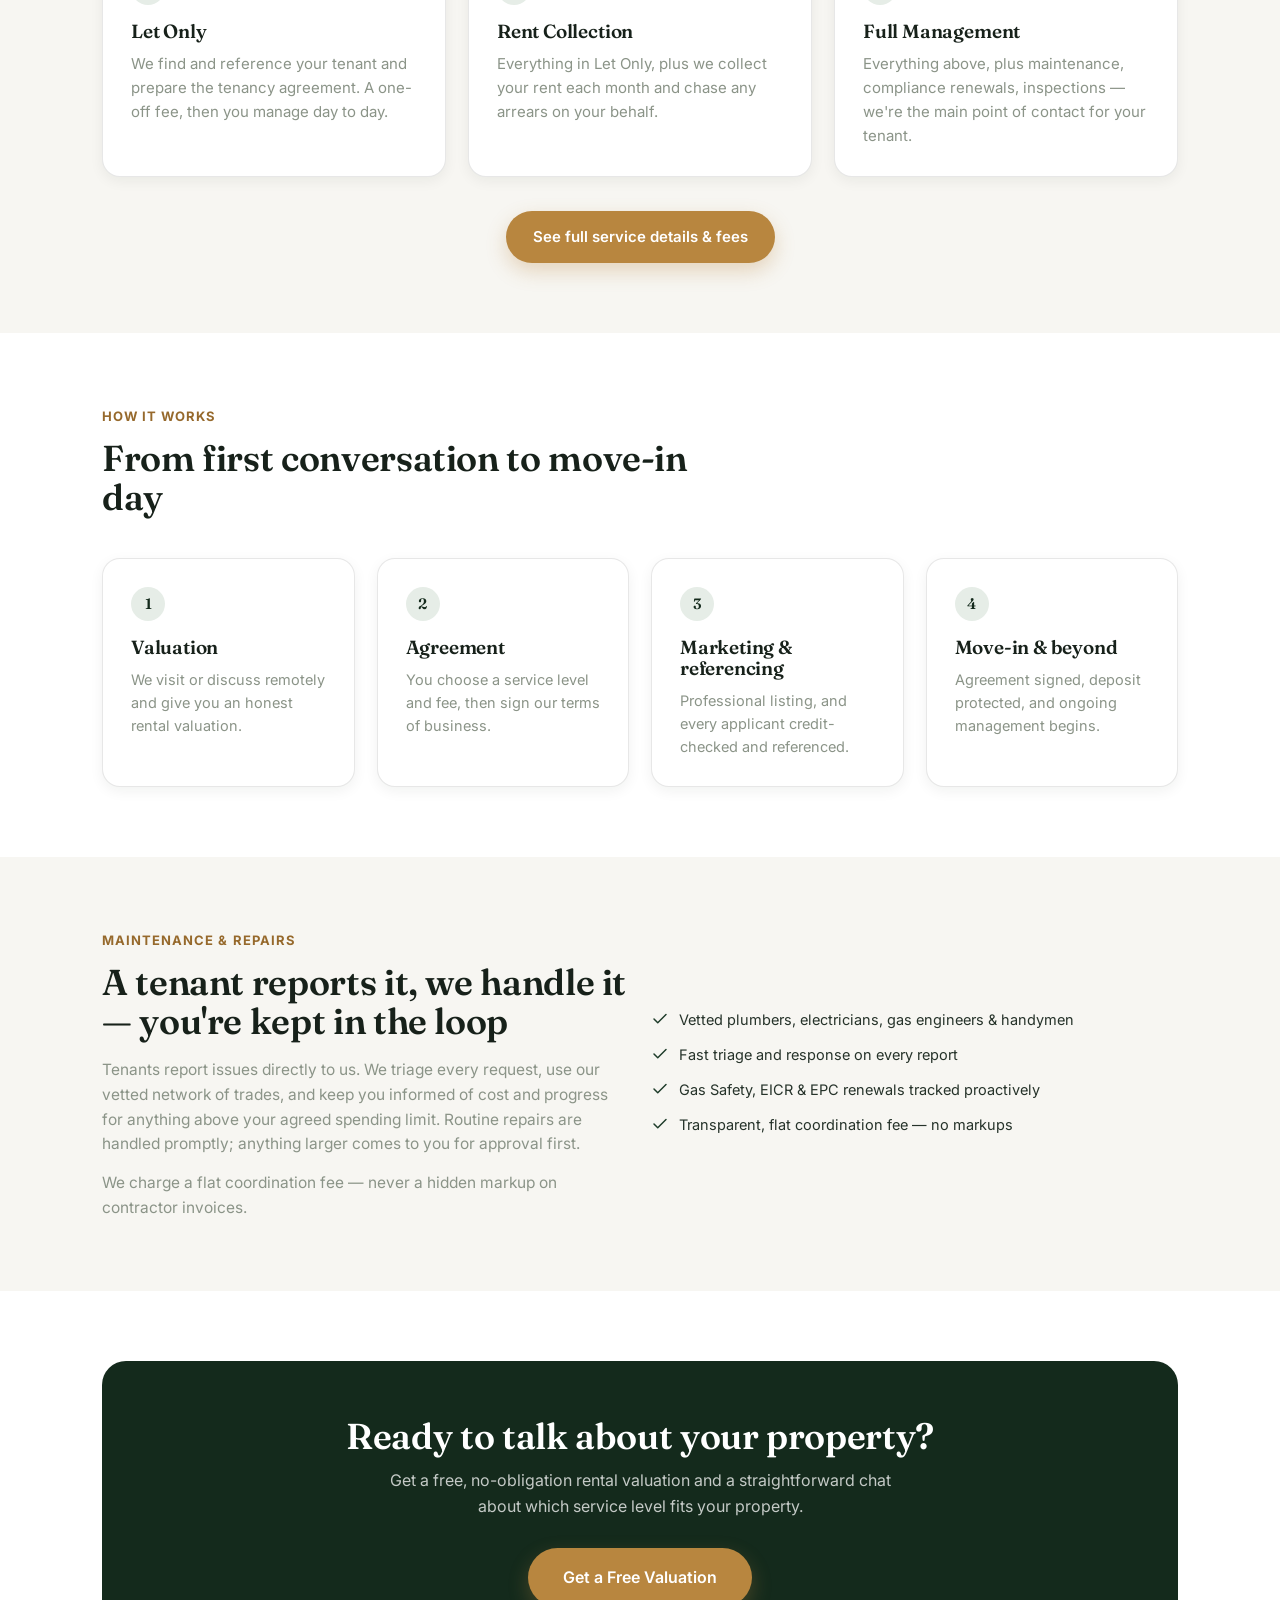
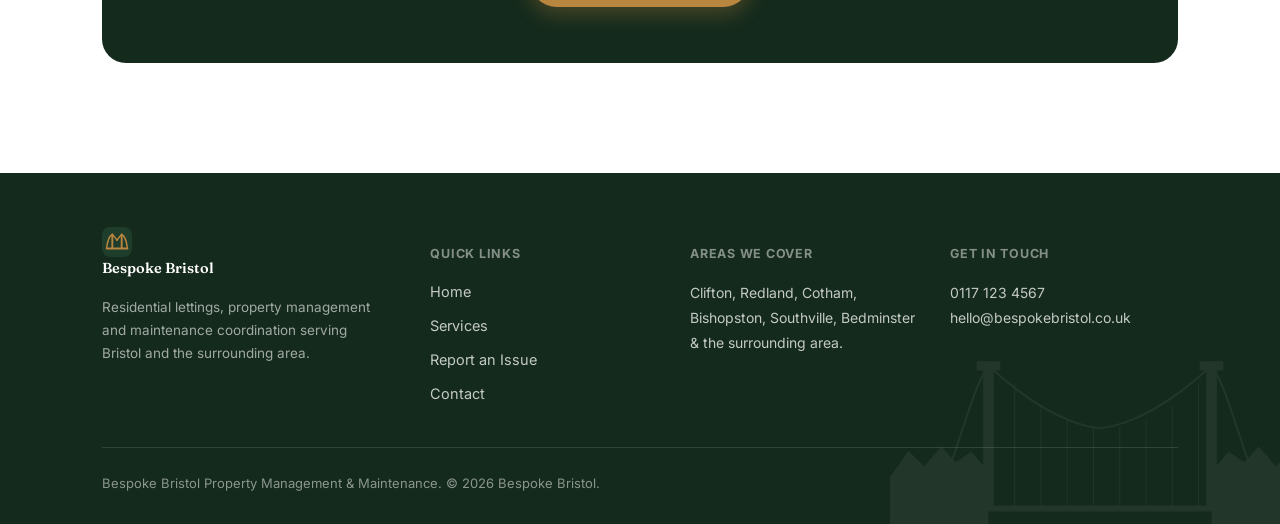
==== commit e926d599: "Redesign for a more professional, Bristol-specific brand Adds a Clifton Suspension Bridge illustrati" ====
--- a/index.html
+++ b/index.html
@@ -9,6 +9,13 @@
   <link rel="stylesheet" href="assets/styles.css" />
 </head>
 <body>
+
+  <div class="topbar">
+    <div class="container topbar-inner">
+      <span class="topbar-area">Serving Bristol &amp; the surrounding area</span>
+      <span class="topbar-contact"><a href="tel:01171234567">0117 123 4567</a><span class="sep">·</span><a href="mailto:hello@bespokebristol.co.uk">hello@bespokebristol.co.uk</a></span>
+    </div>
+  </div>
 
   <header class="site-header">
     <div class="container header-inner">
@@ -34,13 +41,39 @@
   <main>
     <!-- Hero -->
     <section class="hero">
-      <div class="container">
-        <span class="pill">Bristol · Lettings, Management &amp; Maintenance</span>
-        <h1>Property management, done properly — with one person you can actually reach.</h1>
-        <p class="sub">From one-off tenant sourcing to fully hands-off management, we look after your rental property and your tenants, so you don't have to. Clear fees, agreed upfront — no surprises.</p>
-        <div class="hero-actions">
-          <a href="contact.html" class="btn btn-primary btn-lg">Get a Free Valuation</a>
-          <a href="services.html" class="btn btn-ghost btn-lg">View Our Services</a>
+      <div class="container hero-grid">
+        <div>
+          <span class="pill">Bristol · Lettings, Management &amp; Maintenance</span>
+          <h1>Property management, done properly — with one person you can actually reach.</h1>
+          <p class="sub">From one-off tenant sourcing to fully hands-off management, we look after your rental property and your tenants, so you don't have to. Clear fees, agreed upfront — no surprises.</p>
+          <div class="hero-actions">
+            <a href="contact.html" class="btn btn-primary btn-lg">Get a Free Valuation</a>
+            <a href="services.html" class="btn btn-ghost btn-lg">View Our Services</a>
+          </div>
+        </div>
+        <div class="bridge-showcase">
+          <svg viewBox="0 0 640 360" xmlns="http://www.w3.org/2000/svg">
+            <circle cx="540" cy="70" r="34" fill="currentColor" opacity="0.12"/>
+            <path d="M0,360 L0,255 L28,215 L52,238 L78,208 L100,232 L124,216 L150,246 L150,360 Z" fill="currentColor" opacity="0.14"/>
+            <path d="M640,360 L640,255 L612,215 L588,238 L562,208 L540,232 L516,216 L490,246 L490,360 Z" fill="currentColor" opacity="0.14"/>
+            <path d="M80,270 C110,190 130,110 150,85 C210,140 270,175 320,180 C370,175 430,140 490,85 C510,110 530,190 560,270" fill="none" stroke="currentColor" stroke-width="3" opacity="0.75" stroke-linecap="round"/>
+            <g stroke="currentColor" stroke-width="1.4" opacity="0.45">
+              <line x1="190" y1="112" x2="190" y2="300"/>
+              <line x1="230" y1="146" x2="230" y2="300"/>
+              <line x1="270" y1="168" x2="270" y2="300"/>
+              <line x1="310" y1="179" x2="310" y2="300"/>
+              <line x1="350" y1="179" x2="350" y2="300"/>
+              <line x1="390" y1="168" x2="390" y2="300"/>
+              <line x1="430" y1="146" x2="430" y2="300"/>
+              <line x1="470" y1="112" x2="470" y2="300"/>
+            </g>
+            <rect x="80" y="298" width="480" height="9" rx="2" fill="currentColor" opacity="0.85"/>
+            <rect x="142" y="90" width="16" height="210" fill="currentColor" opacity="0.9"/>
+            <rect x="132" y="78" width="36" height="14" rx="1" fill="currentColor" opacity="0.9"/>
+            <rect x="482" y="90" width="16" height="210" fill="currentColor" opacity="0.9"/>
+            <rect x="472" y="78" width="36" height="14" rx="1" fill="currentColor" opacity="0.9"/>
+          </svg>
+          <p class="bridge-caption">Clifton Suspension Bridge · Bristol</p>
         </div>
       </div>
     </section>
@@ -73,6 +106,33 @@
             <svg width="16" height="16" viewBox="0 0 24 24" fill="none" stroke="currentColor" stroke-width="2" stroke-linecap="round" stroke-linejoin="round"><path d="M20 6L9 17l-5-5"/></svg>
             Monthly landlord reports
           </span>
+        </div>
+      </div>
+    </section>
+
+    <!-- Rooted in Bristol -->
+    <section class="section">
+      <div class="container grid grid-2" style="align-items:center; gap:50px;">
+        <div>
+          <span class="eyebrow">Local, Not Corporate</span>
+          <h2 style="margin-top:10px;">Rooted in Bristol</h2>
+          <p class="muted" style="margin-top:16px; font-size:15.5px;">We're based here, not running your property from a call centre in another city. That means realistic valuations grounded in the local market, contractors who already know your street, and a team you can actually get hold of.</p>
+        </div>
+        <div>
+          <div class="area-list">
+            <span class="area-chip">Clifton</span>
+            <span class="area-chip">Redland</span>
+            <span class="area-chip">Cotham</span>
+            <span class="area-chip">Bishopston</span>
+            <span class="area-chip">Southville</span>
+            <span class="area-chip">Bedminster</span>
+            <span class="area-chip">Montpelier</span>
+            <span class="area-chip">Henleaze</span>
+            <span class="area-chip">Westbury Park</span>
+            <span class="area-chip">St Andrews</span>
+            <span class="area-chip">Easton</span>
+            <span class="area-chip">Totterdown</span>
+          </div>
         </div>
       </div>
     </section>
@@ -173,21 +233,55 @@
   </main>
 
   <footer class="site-footer">
+    <div class="footer-watermark" aria-hidden="true">
+      <svg viewBox="0 0 640 360" xmlns="http://www.w3.org/2000/svg">
+        <path d="M0,360 L0,255 L28,215 L52,238 L78,208 L100,232 L124,216 L150,246 L150,360 Z" fill="currentColor"/>
+        <path d="M640,360 L640,255 L612,215 L588,238 L562,208 L540,232 L516,216 L490,246 L490,360 Z" fill="currentColor"/>
+        <path d="M80,270 C110,190 130,110 150,85 C210,140 270,175 320,180 C370,175 430,140 490,85 C510,110 530,190 560,270" fill="none" stroke="currentColor" stroke-width="3"/>
+        <g stroke="currentColor" stroke-width="1.4">
+          <line x1="190" y1="112" x2="190" y2="300"/>
+          <line x1="230" y1="146" x2="230" y2="300"/>
+          <line x1="270" y1="168" x2="270" y2="300"/>
+          <line x1="310" y1="179" x2="310" y2="300"/>
+          <line x1="350" y1="179" x2="350" y2="300"/>
+          <line x1="390" y1="168" x2="390" y2="300"/>
+          <line x1="430" y1="146" x2="430" y2="300"/>
+          <line x1="470" y1="112" x2="470" y2="300"/>
+        </g>
+        <rect x="80" y="298" width="480" height="9" rx="2" fill="currentColor"/>
+        <rect x="142" y="90" width="16" height="210" fill="currentColor"/>
+        <rect x="132" y="78" width="36" height="14" rx="1" fill="currentColor"/>
+        <rect x="482" y="90" width="16" height="210" fill="currentColor"/>
+        <rect x="472" y="78" width="36" height="14" rx="1" fill="currentColor"/>
+      </svg>
+    </div>
     <div class="container">
-      <div class="footer-top">
-        <a class="brand" href="index.html">
-          <img src="assets/favicon.svg" class="brand-mark" alt="Bespoke Bristol logo" />
-          <span class="brand-name">Bespoke Bristol</span>
-        </a>
-        <nav class="footer-nav">
+      <div class="footer-grid">
+        <div class="footer-col footer-brand">
+          <a class="brand" href="index.html">
+            <img src="assets/favicon.svg" class="brand-mark" alt="Bespoke Bristol logo" />
+            <span class="brand-name">Bespoke Bristol</span>
+          </a>
+          <p>Residential lettings, property management and maintenance coordination serving Bristol and the surrounding area.</p>
+        </div>
+        <div class="footer-col">
+          <h4>Quick Links</h4>
           <a href="index.html">Home</a>
           <a href="services.html">Services</a>
           <a href="report-issue.html">Report an Issue</a>
           <a href="contact.html">Contact</a>
-        </nav>
+        </div>
+        <div class="footer-col">
+          <h4>Areas We Cover</h4>
+          <p>Clifton, Redland, Cotham, Bishopston, Southville, Bedminster &amp; the surrounding area.</p>
+        </div>
+        <div class="footer-col">
+          <h4>Get In Touch</h4>
+          <p>0117 123 4567<br />hello@bespokebristol.co.uk</p>
+        </div>
       </div>
       <p class="footer-disclaimer">
-        Bespoke Bristol Property Management &amp; Maintenance. Residential lettings, property management and maintenance coordination serving Bristol and the surrounding area. &copy; 2026 Bespoke Bristol.
+        Bespoke Bristol Property Management &amp; Maintenance. &copy; 2026 Bespoke Bristol.
       </p>
     </div>
   </footer>
--- a/assets/styles.css
+++ b/assets/styles.css
@@ -96,6 +96,21 @@
 
 .btn-lg { padding: 16px 34px; font-size: 16px; }
 .btn-block { width: 100%; justify-content: center; }
+
+/* ---------- Top utility bar ---------- */
+.topbar { background: var(--green-dark); color: rgba(255,255,255,0.82); font-size: 13px; }
+.topbar-inner {
+  display: flex; align-items: center; justify-content: space-between;
+  gap: 12px; padding: 9px 0; flex-wrap: wrap;
+}
+.topbar-inner span { letter-spacing: 0.01em; }
+.topbar-contact a { color: #fff; font-weight: 600; }
+.topbar-contact a:hover { text-decoration: underline; }
+.topbar-contact .sep { margin: 0 8px; opacity: 0.4; }
+@media (max-width: 640px) {
+  .topbar-inner { justify-content: center; text-align: center; }
+  .topbar-area { display: none; }
+}
 
 /* ---------- Header ---------- */
 .site-header {
@@ -160,6 +175,32 @@
 .hero .sub { max-width: 600px; font-size: 18px; color: var(--slate); margin-top: 18px; }
 .hero-actions { display: flex; flex-wrap: wrap; gap: 14px; margin-top: 30px; }
 
+.hero-grid { display: grid; grid-template-columns: 1.15fr 0.85fr; gap: 54px; align-items: center; }
+@media (max-width: 960px) { .hero-grid { grid-template-columns: 1fr; } }
+
+/* ---------- Bridge showcase (hero illustration) ---------- */
+.bridge-showcase {
+  position: relative;
+  border-radius: var(--radius-lg);
+  background: linear-gradient(180deg, #e9f0eb 0%, #f7f6f2 75%);
+  border: 1px solid var(--line);
+  box-shadow: var(--shadow);
+  padding: 22px 22px 18px;
+}
+.bridge-showcase svg { width: 100%; height: auto; display: block; color: var(--gold-dark); }
+.bridge-caption {
+  margin-top: 14px; text-align: center; font-size: 12.5px; font-weight: 700;
+  letter-spacing: 0.05em; text-transform: uppercase; color: var(--slate);
+}
+
+/* ---------- Areas covered ---------- */
+.area-list { display: flex; flex-wrap: wrap; gap: 10px; margin-top: 24px; }
+.area-chip {
+  background: var(--white); border: 1px solid var(--line-strong);
+  padding: 8px 16px; border-radius: var(--pill);
+  font-size: 13.5px; font-weight: 600; color: var(--charcoal);
+}
+
 /* ---------- Sections ---------- */
 .section { padding: 70px 0; }
 .section-alt { background: var(--page); }
@@ -313,10 +354,18 @@
 .fee-table td:first-child { font-weight: 600; color: var(--charcoal); }
 
 /* ---------- Footer ---------- */
-.site-footer { background: var(--green-dark); color: rgba(255,255,255,0.7); padding: 50px 0 30px; margin-top: 40px; }
-.footer-top { display: flex; flex-wrap: wrap; justify-content: space-between; align-items: center; gap: 20px; padding-bottom: 30px; border-bottom: 1px solid rgba(255,255,255,0.12); }
+.site-footer { position: relative; overflow: hidden; background: var(--green-dark); color: rgba(255,255,255,0.7); padding: 54px 0 30px; margin-top: 40px; }
 .site-footer .brand { color: #fff; }
-.footer-nav { display: flex; flex-wrap: wrap; gap: 22px; }
-.footer-nav a { font-size: 14.5px; color: rgba(255,255,255,0.75); }
-.footer-nav a:hover { color: #fff; }
-.footer-disclaimer { font-size: 13px; line-height: 1.7; margin-top: 24px; color: rgba(255,255,255,0.5); }
+.footer-watermark { position: absolute; right: -30px; bottom: -30px; width: 420px; max-width: 55vw; color: #fff; opacity: 0.06; pointer-events: none; }
+
+.footer-grid { position: relative; z-index: 1; display: grid; grid-template-columns: 1.3fr 1fr 1fr 1fr; gap: 32px; padding-bottom: 30px; border-bottom: 1px solid rgba(255,255,255,0.12); }
+.footer-col h4 { font-family: var(--font); font-size: 12.5px; font-weight: 700; text-transform: uppercase; letter-spacing: 0.06em; color: rgba(255,255,255,0.48); margin-bottom: 16px; }
+.footer-col a { display: block; font-size: 14.5px; color: rgba(255,255,255,0.75); margin-bottom: 11px; }
+.footer-col a:hover { color: #fff; }
+.footer-col p { font-size: 14px; color: rgba(255,255,255,0.75); line-height: 1.8; }
+.footer-brand p { margin-top: 16px; font-size: 13.5px; color: rgba(255,255,255,0.6); max-width: 280px; line-height: 1.7; }
+
+.footer-disclaimer { position: relative; z-index: 1; font-size: 13px; line-height: 1.7; margin-top: 24px; color: rgba(255,255,255,0.5); }
+
+@media (max-width: 820px) { .footer-grid { grid-template-columns: 1fr 1fr; } }
+@media (max-width: 520px) { .footer-grid { grid-template-columns: 1fr; } }
